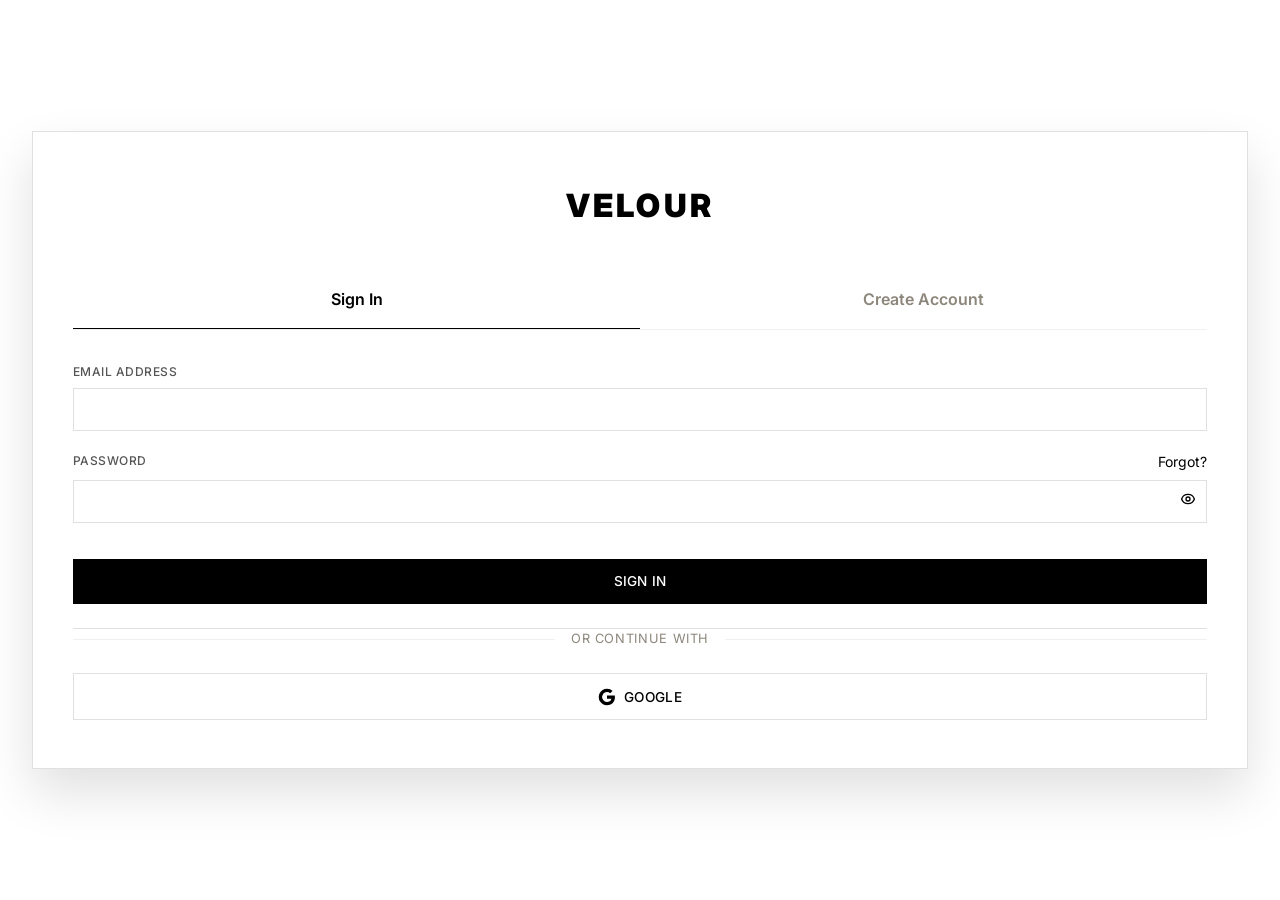
==== frontend/auth.html @ 33310dc2 "style: change category title and shop collection link text color to crisp white" ====
<!DOCTYPE html>
<html lang="en">
<head>
  <meta charset="UTF-8">
  <meta name="viewport" content="width=device-width, initial-scale=1.0">
  <title>Auth | VELOUR</title>
  <link rel="stylesheet" href="css/base.css?v=1.5">
  <link rel="stylesheet" href="css/layout.css?v=1.5">
  <link rel="stylesheet" href="css/components.css?v=1.5">
  <link rel="stylesheet" href="css/pages/auth.css?v=1.5">
  <link rel="stylesheet" href="css/responsive.css?v=1.5">
</head>
<body>
  
  <div class="auth-page">
    <div class="auth-card">
      <div class="auth-logo" id="home-link" style="cursor:pointer">VELOUR</div>
      
      <div class="auth-tabs">
        <div class="auth-tab active" id="tab-login">Sign In</div>
        <div class="auth-tab" id="tab-register">Create Account</div>
      </div>

      <!-- Login Panel -->
      <div id="login-panel" class="auth-panel active">
        <form id="login-form">
          <div class="form-group">
            <label class="form-label">Email Address</label>
            <input type="email" class="form-input" id="log-email" required>
          </div>
          <div class="form-group">
            <div style="display:flex;justify-content:space-between">
              <label class="form-label">Password</label>
              <a href="#" class="text-sm text-primary" id="forgot-pwd-link">Forgot?</a>
            </div>
            <div class="input-group" style="position:relative">
              <input type="password" class="form-input" id="log-pwd" required style="padding-left:1rem;padding-right:2.5rem">
              <button type="button" class="icon-btn" id="toggle-log-pwd" style="position:absolute;right:4px;top:4px;width:30px;height:30px;background:none;border:none">
                <svg width="16" height="16" fill="none" viewBox="0 0 24 24" stroke="currentColor"><path stroke-linecap="round" stroke-linejoin="round" stroke-width="2" d="M15 12a3 3 0 11-6 0 3 3 0 016 0z"/><path stroke-linecap="round" stroke-linejoin="round" stroke-width="2" d="M2.458 12C3.732 7.943 7.523 5 12 5c4.478 0 8.268 2.943 9.542 7-1.274 4.057-5.064 7-9.542 7-4.477 0-8.268-2.943-9.542-7z"/></svg>
              </button>
            </div>
          </div>
          <button type="submit" class="btn btn-primary btn-full" style="margin-top:1rem" id="login-btn">Sign In</button>
          
          <div class="divider"><span>Or continue with</span></div>
          <button type="button" class="btn btn-secondary btn-full" id="google-sso-btn">
            <svg width="18" height="18" viewBox="0 0 24 24"><path fill="currentColor" d="M22.56 12.25c0-.78-.07-1.53-.2-2.25H12v4.26h5.92c-.26 1.37-1.04 2.53-2.21 3.31v2.77h3.57c2.08-1.92 3.28-4.74 3.28-8.09z"/><path fill="currentColor" d="M12 23c2.97 0 5.46-.98 7.28-2.66l-3.57-2.77c-.98.66-2.23 1.06-3.71 1.06-2.86 0-5.29-1.93-6.16-4.53H2.18v2.84C3.99 20.53 7.7 23 12 23z"/><path fill="currentColor" d="M5.84 14.09c-.22-.66-.35-1.36-.35-2.09s.13-1.43.35-2.09V7.07H2.18C1.43 8.55 1 10.22 1 12s.43 3.45 1.18 4.93l2.85-2.22.81-.62z"/><path fill="currentColor" d="M12 5.38c1.62 0 3.06.56 4.21 1.64l3.15-3.15C17.45 2.09 14.97 1 12 1 7.7 1 3.99 3.47 2.18 7.07l3.66 2.84c.87-2.6 3.3-4.53 6.16-4.53z"/></svg>
            Google
          </button>
        </form>
      </div>

      <!-- Register Panel -->
      <div id="register-panel" class="auth-panel">
        <form id="register-form">
          <div class="form-group">
            <label class="form-label">Full Name</label>
            <input type="text" class="form-input" id="reg-name" required>
          </div>
          <div class="form-group">
            <label class="form-label">Email Address</label>
            <input type="email" class="form-input" id="reg-email" required>
          </div>
          <div class="form-group">
            <label class="form-label">Password</label>
            <input type="password" class="form-input" id="reg-pwd" required>
            <div id="pwd-str" class="pwd-strength"><div class="pwd-bar"></div><div class="pwd-bar"></div><div class="pwd-bar"></div></div>
          </div>
          <div class="form-group" style="margin-bottom:1.5rem">
            <label class="form-label">Confirm Password</label>
            <input type="password" class="form-input" id="reg-pwd2" required>
          </div>
          <button type="submit" class="btn btn-primary btn-full" id="reg-btn">Create Account</button>
        </form>
      </div>
    </div>
  </div>

  <script src="js/api.js"></script>
  <script src="js/auth.js"></script>
  <script src="js/ui.js"></script>
  <script>
    document.addEventListener('DOMContentLoaded', () => {
      if (Auth.isLoggedIn()) {
        window.location.href = 'index.html';
        return;
      }
      
      // Bind Events
      document.getElementById('home-link')?.addEventListener('click', () => window.location.href='index.html');
      document.getElementById('tab-login')?.addEventListener('click', () => switchTab('login'));
      document.getElementById('tab-register')?.addEventListener('click', () => switchTab('register'));
      document.getElementById('login-form')?.addEventListener('submit', handleLogin);
      document.getElementById('register-form')?.addEventListener('submit', handleRegister);
      document.getElementById('forgot-pwd-link')?.addEventListener('click', (e) => { e.preventDefault(); Toast.info('Check your email to reset password'); });
      document.getElementById('toggle-log-pwd')?.addEventListener('click', () => togglePwd('log-pwd'));
      document.getElementById('google-sso-btn')?.addEventListener('click', () => Toast.info('Google SSO coming soon'));
      document.getElementById('reg-pwd')?.addEventListener('input', checkPwd);
    });

    function switchTab(tab) {
      document.querySelectorAll('.auth-tab').forEach(t => t.classList.remove('active'));
      document.querySelectorAll('.auth-panel').forEach(p => p.classList.remove('active'));
      if(tab==='login') {
        document.querySelectorAll('.auth-tab')[0].classList.add('active');
        document.getElementById('login-panel').classList.add('active');
      } else {
        document.querySelectorAll('.auth-tab')[1].classList.add('active');
        document.getElementById('register-panel').classList.add('active');
      }
    }

    function togglePwd(id) {
      const el = document.getElementById(id);
      el.type = el.type === 'password' ? 'text' : 'password';
    }

    function checkPwd() {
      const val = document.getElementById('reg-pwd').value;
      const str = document.getElementById('pwd-str');
      str.className = 'pwd-strength';
      if(val.length === 0) return;
      if(val.length < 6) str.classList.add('pwd-weak');
      else if(val.length < 10) str.classList.add('pwd-fair');
      else str.classList.add('pwd-strong');
    }

    async function handleLogin(e) {
      e.preventDefault();
      const btn = document.getElementById('login-btn');
      btn.textContent = 'Signing in...'; btn.disabled = true;
      try {
        const res = await api.login({
          email: document.getElementById('log-email').value,
          password: document.getElementById('log-pwd').value
        });
        Auth.setSession(res.access_token, res.user);
        const urlParams = new URLSearchParams(window.location.search);
        window.location.href = urlParams.get('next') || 'index.html';
      } catch (err) {
        Toast.error(err.message);
        btn.textContent = 'Sign In'; btn.disabled = false;
      }
    }

    async function handleRegister(e) {
      e.preventDefault();
      const pwd = document.getElementById('reg-pwd').value;
      if(pwd !== document.getElementById('reg-pwd2').value) {
        return Toast.error('Passwords do not match');
      }
      if(pwd.length < 6) {
        return Toast.error('Password must be at least 6 characters');
      }
      
      const btn = document.getElementById('reg-btn');
      btn.textContent = 'Creating...'; btn.disabled = true;
      try {
        const res = await api.register({
          name: document.getElementById('reg-name').value,
          email: document.getElementById('reg-email').value,
          password: pwd
        });
        Auth.setSession(res.access_token, res.user);
        window.location.href = 'index.html';
      } catch (err) {
        Toast.error(err.message);
        btn.textContent = 'Create Account'; btn.disabled = false;
      }
    }
  </script>
</body>
</html>
---- frontend/css/base.css ----
/* ═══════════════════════════════════════════════════════════════════
   VELOUR — BASE CSS
   Design tokens, reset, typography, and global utilities
═══════════════════════════════════════════════════════════════════ */

@import url('https://fonts.googleapis.com/css2?family=Inter:wght@300;400;500;600;700&display=swap');

/* ── Design Tokens ─────────────────────────────────────────────── */
:root {
  /* Stark Light Mode Palette */
  --bg-primary:     #FFFFFF;
  --bg-secondary:   #FAFAFA;
  --bg-card:        #FFFFFF;
  --bg-card-hover:  #F5F5F5;
  --bg-elevated:    #FFFFFF;
  --bg-glass:       rgba(0,0,0,0.03);
  --bg-glass-hover: rgba(0,0,0,0.06);

  --text-primary:   #000000;
  --text-secondary: #555555;
  --text-muted:     #8C867B;
  --text-inverse:   #FFFFFF;

  --accent-amber:      #000000; /* Muted to black for premium feel */
  --accent-amber-dark: #333333;
  --accent-amber-light:#666666;
  --accent-rose:       #000000;
  --accent-green:      #16A34A;

  --border-subtle:  rgba(0,0,0,0.06);
  --border-default: rgba(0,0,0,0.12);
  --border-strong:  rgba(0,0,0,0.25);

  --shadow-sm:  0 1px 2px rgba(0,0,0,0.04);
  --shadow-md:  0 4px 12px rgba(0,0,0,0.06);
  --shadow-lg:  0 12px 24px rgba(0,0,0,0.08);
  --shadow-xl:  0 24px 48px rgba(0,0,0,0.12);
  --glow-amber: none; /* Removed */

  /* Single utilitarian font */
  --font-display: 'Inter', sans-serif;
  --font-body:    'Inter', sans-serif;

  /* Sharp / architectural borders */
  --radius-sm:   0px;
  --radius-md:   0px;
  --radius-lg:   0px;
  --radius-xl:   0px;
  --radius-2xl:  0px;
  --radius-full: 9999px; /* Only for pills/badges */

  --transition-fast:   150ms ease;
  --transition-base:   300ms ease;
  --transition-slow:   600ms cubic-bezier(0.16, 1, 0.3, 1);
  --transition-spring: 400ms cubic-bezier(0.16, 1, 0.3, 1);

  --z-dropdown: 100;
  --z-sticky:   200;
  --z-modal:    300;
  --z-toast:    400;
}

/* ── Reset ─────────────────────────────────────────────────────── */
*,*::before,*::after{box-sizing:border-box;margin:0;padding:0;}
html{scroll-behavior:smooth;-webkit-font-smoothing:antialiased;}
body{font-family:var(--font-body);background:var(--bg-primary);color:var(--text-primary);line-height:1.6;overflow-x:hidden;}
img,video{max-width:100%;height:auto;display:block;}
a{color:inherit;text-decoration:none;}
ul,ol{list-style:none;}
button{cursor:pointer;border:none;background:none;font-family:inherit;}
input,select,textarea{font-family:inherit;}
h1,h2,h3,h4,h5,h6{font-family:var(--font-display);font-weight:600;line-height:1.15;letter-spacing:-0.03em;}

/* ── Utilities ─────────────────────────────────────────────────── */
.container{width:100%;max-width:1280px;margin:0 auto;padding:0 1.5rem;}
.section{padding:6rem 0;}
.flex{display:flex;}.flex-col{flex-direction:column;}
.items-center{align-items:center;}.justify-between{justify-content:space-between;}.justify-center{justify-content:center;}
.gap-2{gap:.5rem;}.gap-3{gap:.75rem;}.gap-4{gap:1rem;}.gap-6{gap:1.5rem;}.gap-8{gap:2rem;}
.hidden{display:none;}.w-full{width:100%;}.relative{position:relative;}.overflow-hidden{overflow:hidden;}
.text-center{text-align:center;}.text-right{text-align:right;}
.text-amber{color:var(--accent-amber);}.text-rose{color:var(--accent-rose);}.text-green{color:var(--accent-green);}
.text-muted{color:var(--text-muted);}.text-secondary{color:var(--text-secondary);}
.text-sm{font-size:.875rem;}.text-xs{font-size:.75rem;}.text-lg{font-size:1.125rem;}.text-xl{font-size:1.25rem;}
.font-display{font-family:var(--font-display);}.font-bold{font-weight:700;}.font-semibold{font-weight:600;}
.line-through{text-decoration:line-through;}
.sr-only{position:absolute;width:1px;height:1px;padding:0;margin:-1px;overflow:hidden;clip:rect(0,0,0,0);white-space:nowrap;}
.rounded-full{border-radius:var(--radius-full);}

/* Replaced gradient text with solid black */
.gradient-text{
  color: var(--text-primary);
}

/* Reveal on scroll */
.reveal{opacity:0;transform:translateY(16px);transition:opacity 1s var(--transition-slow),transform 1s var(--transition-slow);}
.reveal.visible{opacity:1;transform:translateY(0);}
.stagger>*:nth-child(1){transition-delay:0ms;}
.stagger>*:nth-child(2){transition-delay:100ms;}
.stagger>*:nth-child(3){transition-delay:200ms;}
.stagger>*:nth-child(4){transition-delay:300ms;}
.stagger>*:nth-child(5){transition-delay:400ms;}
.stagger>*:nth-child(6){transition-delay:500ms;}

/* Skeleton loader */
.skeleton{background:linear-gradient(90deg,var(--bg-secondary) 25%,var(--bg-glass) 50%,var(--bg-secondary) 75%);background-size:200% 100%;animation:shimmer 1.5s infinite;border-radius:var(--radius-md);}
@keyframes shimmer{0%{background-position:200% 0;}100%{background-position:-200% 0;}}

/* Scrollbar */
::-webkit-scrollbar{width:4px;}
::-webkit-scrollbar-track{background:var(--bg-primary);}
::-webkit-scrollbar-thumb{background:var(--border-strong);border-radius:0;}
::selection{background:rgba(0,0,0,.15);color:var(--text-primary);}

@media(max-width:768px){.container{padding:0 1rem;}.section{padding:4rem 0;}.hide-mobile{display:none!important;}}
@media(min-width:769px){.hide-desktop{display:none!important;}}
---- frontend/css/layout.css ----
/* ═══════════════════════════════════════════════════════════════════
   VELOUR — LAYOUT CSS
   Header, Footer, Navigation, Grid systems
═══════════════════════════════════════════════════════════════════ */

/* ── Header ─────────────────────────────────────────────────────── */
.header{
  position:fixed;top:0;left:0;right:0;z-index:var(--z-sticky);
  transition:background var(--transition-base),border-color var(--transition-base),backdrop-filter var(--transition-base);
  border-bottom:1px solid transparent;
}
.header.scrolled{
  background:rgba(255,255,255,.9);backdrop-filter:blur(12px);
  border-bottom-color:var(--border-default);
}
.header__inner{
  display:flex;align-items:center;justify-content:space-between;
  height:4.5rem;padding:0 2rem;max-width:1440px;margin:0 auto;
}

/* Logo */
.header__logo{
  font-family:var(--font-display);font-size:1.4rem;font-weight:700;
  letter-spacing:.05em;text-transform:uppercase;color:var(--text-primary);
}

/* Nav links */
.header__nav{display:flex;align-items:center;gap:1.5rem;}
.nav-link{
  font-size:.8rem;font-weight:500;color:var(--text-secondary);
  text-transform:uppercase;letter-spacing:0.04em;
  transition:color var(--transition-fast);
}
.nav-link:hover,.nav-link.active{color:var(--text-primary);}

/* Header actions */
.header__actions{display:flex;align-items:center;gap:1rem;}

/* Mobile menu */
.mobile-menu-btn{display:none;flex-direction:column;gap:4px;cursor:pointer;padding:.5rem;}
.mobile-menu-btn span{display:block;width:20px;height:2px;background:var(--text-primary);transition:all var(--transition-base);}

.mobile-nav{
  display:none;position:fixed;inset:0;z-index:calc(var(--z-sticky)+10);
  background:var(--bg-primary);padding:5rem 2rem 2rem;flex-direction:column;gap:1rem;
}
.mobile-nav.open{display:flex;}
.mobile-nav .nav-link{font-size:1.25rem;font-weight:500;padding:1rem 0;border-bottom:1px solid var(--border-default);}
.mobile-nav__close{position:absolute;top:1.5rem;right:1.5rem;}

@media(max-width:768px){
  .header__nav{display:none;}
  .header__inner{padding:0 1rem;height:3.5rem;}
  .mobile-menu-btn{display:flex;}
  .header__actions .hide-mobile{display:none;}
}

/* ── Footer ─────────────────────────────────────────────────────── */
.footer{background:var(--bg-secondary);border-top:1px solid var(--border-default);padding:5rem 0 2rem;}
.footer__grid {
  display: grid;
  grid-template-columns: 1.5fr 1fr 1fr 1fr;
  gap: 3rem;
  margin-bottom: 3rem;
  padding: 0;
}
.footer__brand-logo{font-family:var(--font-display);font-size:1.4rem;font-weight:700;letter-spacing:.05em;margin-bottom:1rem;color:var(--text-primary);}
.footer__brand-desc{font-size:.85rem;color:var(--text-secondary);line-height:1.6;max-width:280px;}
.footer__heading{font-family:var(--font-display);font-size:.7rem;font-weight:600;letter-spacing:.1em;text-transform:uppercase;color:var(--text-primary);margin-bottom:1.25rem;}
.footer__links{display:flex;flex-direction:column;gap:.75rem;}
.footer__link{font-size:.85rem;color:var(--text-secondary);transition:color var(--transition-fast);}
.footer__link:hover{color:var(--text-primary);}
.footer__bottom{display:flex;justify-content:space-between;align-items:center;padding-top:2rem;border-top:1px solid var(--border-default);}
.footer__copy{font-size:.75rem;color:var(--text-muted);}
.footer__socials{display:flex;gap:1rem;}
.social-link{width:1.5rem;height:1.5rem;display:flex;align-items:center;justify-content:center;color:var(--text-secondary);transition:all var(--transition-base);}
.social-link:hover{color:var(--text-primary);}
.newsletter-form{display:flex;margin-top:1rem;border:1px solid var(--border-default);}
.newsletter-form input{flex:1;background:var(--bg-primary);border:none;padding:.75rem 1rem;color:var(--text-primary);font-size:.85rem;min-width:0;}
.newsletter-form input:focus{outline:none;}
.newsletter-form input::placeholder{color:var(--text-muted);}
.newsletter-form button{padding:.75rem 1.25rem;background:var(--text-primary);color:var(--text-inverse);font-size:.8rem;font-weight:500;text-transform:uppercase;letter-spacing:0.04em;}
.newsletter-form button:hover{background:var(--text-secondary);}

@media(max-width:900px){.footer__grid{grid-template-columns:1fr 1fr;gap:2rem;}}
@media(max-width:600px){.footer__grid{grid-template-columns:1fr;gap:1.5rem;}.footer__bottom{flex-direction:column;gap:1rem;text-align:center;}}

/* ── Product Grid ───────────────────────────────────────────────── */
.products-grid{
  display:grid;
  grid-template-columns:repeat(auto-fill,minmax(220px,1fr));
  gap:2rem 1.5rem;
}
@media(max-width:900px){.products-grid{grid-template-columns:repeat(2,1fr);gap:1.5rem 1rem;}}
@media(max-width:480px){.products-grid{grid-template-columns:repeat(2,1fr);gap:1rem 0.5rem;}}

/* ── Page Hero ───────────────────────────────────────────────────── */
.page-hero{
  padding:10rem 0 5rem;background:var(--bg-secondary);
  border-bottom:1px solid var(--border-default);
}
.page-hero__eyebrow{font-size:.75rem;font-weight:600;letter-spacing:.1em;text-transform:uppercase;color:var(--text-secondary);margin-bottom:.75rem;display:block;}
.page-hero__title{font-size:clamp(2.5rem,5vw,4rem);font-weight:500;margin-bottom:1rem;letter-spacing:-0.03em;}
.page-hero__sub{color:var(--text-secondary);font-size:.95rem;max-width:500px;line-height:1.6;}

/* ── Breadcrumb ─────────────────────────────────────────────────── */
.breadcrumb{display:flex;align-items:center;gap:.5rem;font-size:.75rem;color:var(--text-muted);margin-bottom:2rem;text-transform:uppercase;letter-spacing:0.04em;}
.breadcrumb a:hover{color:var(--text-primary);}
.breadcrumb span{color:var(--text-muted);}

/* ── Filter Sidebar ─────────────────────────────────────────────── */
.shop-layout{display:grid;grid-template-columns:220px 1fr;gap:3rem;align-items:start;}
.sidebar{position:sticky;top:6rem;}
.sidebar__section{margin-bottom:2.5rem;}
.sidebar__title{font-size:.75rem;font-weight:600;letter-spacing:.08em;text-transform:uppercase;color:var(--text-primary);margin-bottom:1rem;}
.filter-list{display:flex;flex-direction:column;gap:.5rem;}
.filter-item{display:flex;align-items:center;gap:.75rem;cursor:pointer;padding:.2rem 0;}
.filter-item input[type=checkbox],.filter-item input[type=radio]{accent-color:var(--text-primary);width:14px;height:14px;}
.filter-item label{font-size:.85rem;color:var(--text-secondary);cursor:pointer;transition:color var(--transition-fast);}
.filter-item:hover label{color:var(--text-primary);}
.price-range{display:flex;flex-direction:column;gap:.75rem;}
.price-range input[type=range]{accent-color:var(--text-primary);width:100%;}
.price-range-labels{display:flex;justify-content:space-between;font-size:.75rem;color:var(--text-muted);}
@media(max-width:900px){.shop-layout{grid-template-columns:1fr;}.sidebar{position:static;}}

/* ── Search Bar ──────────────────────────────────────────────────── */
.search-bar{
  display:flex;align-items:center;background:var(--bg-primary);
  border:1px solid var(--border-default);
  padding:.65rem 1rem;gap:.75rem;transition:border-color var(--transition-fast);
}
.search-bar:focus-within{border-color:var(--text-primary);}
.search-bar input{flex:1;background:transparent;border:none;outline:none;color:var(--text-primary);font-size:.85rem;}
.search-bar input::placeholder{color:var(--text-muted);}
.search-bar svg{color:var(--text-muted);flex-shrink:0;width:1rem;height:1rem;}

/* ── Main content offset for fixed header ─────────────────────────── */
.main-content{padding-top:4.5rem;}
@media(max-width:768px){.main-content{padding-top:3.5rem;}}

/* ── Pagination ──────────────────────────────────────────────────── */
.pagination{display:flex;justify-content:center;gap:.5rem;padding:3rem 0;}
.page-btn{
  width:2.5rem;height:2.5rem;display:flex;align-items:center;justify-content:center;
  border:1px solid transparent;
  font-size:.85rem;font-weight:500;color:var(--text-secondary);
  transition:all var(--transition-fast);cursor:pointer;background:transparent;
}
.page-btn:hover{border-color:var(--border-default);color:var(--text-primary);}
.page-btn.active{border-color:var(--text-primary);color:var(--text-primary);}
.page-btn:disabled{opacity:.3;cursor:not-allowed;}
---- frontend/css/components.css ----
/* ═══════════════════════════════════════════════════════════════════
   VELOUR — COMPONENTS CSS
   Buttons, Cards, Forms, Badges, Modals, Toasts, Drawer
═══════════════════════════════════════════════════════════════════ */

/* ── Buttons ────────────────────────────────────────────────────── */
.btn {
  display: inline-flex; align-items: center; justify-content: center; gap: .5rem;
  font-family: var(--font-display); font-weight: 500; font-size: .85rem;
  letter-spacing: .02em; padding: .85rem 2rem;
  border-radius: var(--radius-md); transition: all var(--transition-base);
  white-space: nowrap; cursor: pointer; border: 1px solid transparent; outline: none;
  position: relative; overflow: hidden; text-transform: uppercase;
}
.btn::after{content:'';position:absolute;inset:0;background:rgba(0,0,0,0);transition:background var(--transition-fast);}
.btn:hover::after{background:rgba(0,0,0,.03);}
.btn:active{transform:scale(.98);}

.btn-primary{background:var(--text-primary);color:var(--text-inverse);}
.btn-primary:hover{background:var(--text-secondary); border-color:var(--text-secondary);}

.btn-secondary{background:transparent;color:var(--text-primary);border:1px solid var(--border-default);}
.btn-secondary:hover{border-color:var(--text-primary);background:var(--bg-secondary);}

.btn-ghost{background:transparent;color:var(--text-secondary);}
.btn-ghost:hover{color:var(--text-primary);background:var(--bg-glass);}

.btn-danger{background:var(--accent-rose);color:#fff;}
.btn-danger:hover{background:var(--accent-rose-dark, #e11d48);}

.btn-sm{padding:.6rem 1.25rem;font-size:.75rem;}
.btn-lg{padding:1rem 2.5rem;font-size:.9rem;}
.btn-icon{padding:.625rem;border-radius:var(--radius-md);}
.btn-full{width:100%;}
.btn:disabled{opacity:.4;cursor:not-allowed;pointer-events:none;}

/* Icon button round */
.icon-btn{
  display:inline-flex;align-items:center;justify-content:center;
  width:2.5rem;height:2.5rem;border-radius:var(--radius-full);
  background:transparent;border:1px solid var(--border-subtle);
  color:var(--text-primary);transition:all var(--transition-base);cursor:pointer;
}
.icon-btn:hover{border-color:var(--border-strong);}
.icon-btn.active{background:var(--text-primary);border-color:var(--text-primary);color:var(--text-inverse);}

/* ── Badge ──────────────────────────────────────────────────────── */
.badge{
  display:inline-flex;align-items:center;
  padding:.2rem .6rem;border-radius:var(--radius-sm);
  font-size:.65rem;font-weight:600;letter-spacing:.08em;text-transform:uppercase;
}
.badge-new{background:var(--text-primary);color:var(--text-inverse);border:1px solid var(--text-primary);}
.badge-sale{background:transparent;color:var(--text-primary);border:1px solid var(--text-primary);}
.badge-featured{background:var(--bg-glass);color:var(--text-primary);border:1px solid var(--border-default);}
.badge-count{
  min-width:1.1rem;height:1.1rem;padding:0 .25rem;
  background:var(--text-primary);color:var(--text-inverse);
  border-radius:var(--radius-full);font-size:.6rem;font-weight:600;
  display:inline-flex;align-items:center;justify-content:center;
}

/* ── Product Card ───────────────────────────────────────────────── */
.product-card{
  background:transparent;
  border-radius:var(--radius-md);
  transition:all var(--transition-slow);cursor:pointer;
}

.product-card__image-wrap{position:relative;aspect-ratio:3/4;overflow:hidden;background:var(--bg-secondary);}
.product-card__image-wrap img{width:100%;height:100%;object-fit:cover;transition:transform var(--transition-slow);}
.product-card:hover .product-card__image-wrap img{transform:scale(1.03);}

.product-card__badges{position:absolute;top:.75rem;left:.75rem;display:flex;flex-direction:column;gap:.35rem;z-index:2;}
.product-card__actions{
  position:absolute;top:.75rem;right:.75rem;
  display:flex;flex-direction:column;gap:.4rem;
  opacity:0;
  transition:opacity var(--transition-base);
  z-index:2;
}
.product-card:hover .product-card__actions{opacity:1;}

.product-card__body{padding:1rem 0;}
.product-card__name{font-weight:500;font-size:.9rem;margin-bottom:.2rem;overflow:hidden;text-overflow:ellipsis;display:-webkit-box;-webkit-line-clamp:2;-webkit-box-orient:vertical;}
.product-card__cat{font-size:.7rem;color:var(--text-muted);text-transform:uppercase;letter-spacing:.04em;margin-bottom:.5rem;display:none;}
.product-card__pricing{display:flex;align-items:center;gap:.6rem;}
.product-card__price{font-weight:600;font-size:.9rem;}
.product-card__original{font-size:.8rem;color:var(--text-muted);text-decoration:line-through;}
.product-card__add{
  margin-top:.75rem;width:100%;padding:.65rem;
  background:transparent;border:1px solid var(--border-default);
  border-radius:var(--radius-md);font-size:.75rem;font-weight:500;font-family:var(--font-display);
  color:var(--text-primary);transition:all var(--transition-fast);
  text-transform:uppercase; letter-spacing:0.05em;
}
.product-card__add:hover{border-color:var(--text-primary);background:var(--bg-secondary);}

/* ── Rating Stars ────────────────────────────────────────────────── */
.rating{display:flex;align-items:center;gap:.35rem;}
.stars{display:flex;gap:2px;}
.stars svg{width:12px;height:12px;color:var(--text-primary);}
.rating-count{font-size:.7rem;color:var(--text-muted);}

/* ── Form Elements ───────────────────────────────────────────────── */
.form-group{display:flex;flex-direction:column;gap:.4rem;margin-bottom:1.25rem;}
.form-label{font-size:.75rem;font-weight:500;text-transform:uppercase;letter-spacing:0.04em;color:var(--text-secondary);}
.form-input,.form-select,.form-textarea{
  background:var(--bg-primary);border:1px solid var(--border-default);
  border-radius:var(--radius-md);padding:.75rem 1rem;
  color:var(--text-primary);font-size:.9rem;
  transition:border-color var(--transition-fast);
  width:100%;
}
.form-input:focus,.form-select:focus,.form-textarea:focus{
  outline:none;border-color:var(--text-primary);
}
.form-input::placeholder,.form-textarea::placeholder{color:var(--text-muted);}
.form-select{appearance:none;cursor:pointer;}
.form-textarea{resize:vertical;min-height:100px;}
.form-error{font-size:.78rem;color:var(--accent-rose);}
.form-hint{font-size:.78rem;color:var(--text-muted);}

/* Input with icon */
.input-group{position:relative;}
.input-group .form-input{padding-left:2.5rem;}
.input-group .input-icon{position:absolute;left:.85rem;top:50%;transform:translateY(-50%);color:var(--text-muted);width:1rem;height:1rem;}

/* ── Size Selector ───────────────────────────────────────────────── */
.size-grid{display:flex;flex-wrap:wrap;gap:.5rem;}
.size-btn{
  min-width:3rem;padding:.5rem .75rem;text-align:center;
  border:1px solid var(--border-default);border-radius:var(--radius-md);
  font-size:.8rem;font-weight:500;color:var(--text-primary);
  transition:all var(--transition-fast);cursor:pointer;background:transparent;
}
.size-btn:hover{border-color:var(--border-strong);}
.size-btn.active{background:var(--text-primary);border-color:var(--text-primary);color:var(--text-inverse);}
.size-btn:disabled,.size-btn.sold-out{opacity:.35;cursor:not-allowed;text-decoration:line-through;}

/* ── Color Swatches ──────────────────────────────────────────────── */
.color-swatches{display:flex;gap:.5rem;flex-wrap:wrap;}
.color-swatch{
  width:1.5rem;height:1.5rem;border-radius:var(--radius-full);cursor:pointer;
  border:1px solid var(--border-default);transition:all var(--transition-fast);position:relative;
}
.color-swatch::after {
  content: ''; position: absolute; inset: -4px; border: 1px solid transparent; border-radius: var(--radius-full); transition: all var(--transition-fast);
}
.color-swatch.active::after{border-color:var(--text-primary);}
.color-swatch:hover::after{border-color:var(--border-strong);}

/* ── Quantity Control ─────────────────────────────────────────────── */
.qty-control{display:flex;align-items:center;border:1px solid var(--border-default);border-radius:var(--radius-md);overflow:hidden;}
.qty-btn{width:2.5rem;height:2.5rem;background:transparent;color:var(--text-primary);font-size:1.1rem;transition:background var(--transition-fast);display:flex;align-items:center;justify-content:center;}
.qty-btn:hover{background:var(--bg-secondary);}
.qty-value{width:2.5rem;text-align:center;font-size:.9rem;background:transparent;border:none;color:var(--text-primary);}

/* ── Modal ───────────────────────────────────────────────────────── */
.modal-overlay{
  position:fixed;inset:0;background:rgba(255,255,255,.8);backdrop-filter:blur(4px);
  z-index:var(--z-modal);display:flex;align-items:center;justify-content:center;
  opacity:0;pointer-events:none;transition:opacity var(--transition-base);padding:1rem;
}
.modal-overlay.open{opacity:1;pointer-events:all;}
.modal{
  background:var(--bg-primary);border:1px solid var(--border-default);
  padding:2.5rem;max-width:480px;width:100%;
  transform:scale(.98) translateY(10px);transition:transform var(--transition-base);
}
.modal-overlay.open .modal{transform:scale(1) translateY(0);}
.modal-header{display:flex;justify-content:space-between;align-items:center;margin-bottom:1.5rem;}
.modal-title{font-size:1.1rem;font-weight:600;}

/* ── Toast ───────────────────────────────────────────────────────── */
#toast-container{position:fixed;bottom:1.5rem;right:1.5rem;z-index:var(--z-toast);display:flex;flex-direction:column;gap:.5rem;pointer-events:none;}
.toast{
  background:var(--bg-primary);border:1px solid var(--border-strong);
  padding:.75rem 1.25rem;
  display:flex;align-items:center;gap:.75rem;min-width:280px;max-width:380px;
  box-shadow:var(--shadow-md);pointer-events:all;
  animation:toast-in .4s var(--transition-slow) forwards;
}
.toast.removing{animation:toast-out .3s var(--transition-base) forwards;}
.toast-icon{width:1rem;height:1rem;flex-shrink:0;}
.toast-msg{font-size:.85rem;color:var(--text-primary);}

@media(max-width:480px){
  #toast-container{
    left:1rem;right:1rem;bottom:1rem;
    align-items:center;
  }
  .toast{
    min-width:0;width:100%;
  }
}

@keyframes toast-in{from{opacity:0;transform:translateY(1rem);}to{opacity:1;transform:translateY(0);}}
@keyframes toast-out{from{opacity:1;transform:translateY(0);}to{opacity:0;transform:translateY(1rem);}}

/* ── Cart Drawer ──────────────────────────────────────────────────── */
.drawer-overlay{
  position:fixed;inset:0;background:rgba(255,255,255,.7);backdrop-filter:blur(3px);
  z-index:var(--z-modal);opacity:0;pointer-events:none;transition:opacity var(--transition-base);
}
.drawer-overlay.open{opacity:1;pointer-events:all;}
.cart-drawer{
  position:fixed;top:0;right:0;height:100vh;width:min(420px,100vw);
  background:var(--bg-primary);border-left:1px solid var(--border-default);
  z-index:calc(var(--z-modal)+1);display:flex;flex-direction:column;
  transform:translateX(100%);transition:transform var(--transition-slow);
}
.cart-drawer.open{transform:translateX(0);}
.cart-drawer__header{
  display:flex;justify-content:space-between;align-items:center;
  padding:1.5rem;border-bottom:1px solid var(--border-subtle);
}
.cart-drawer__title{font-size:1rem;font-weight:600;text-transform:uppercase;letter-spacing:0.05em;}
.cart-drawer__body{flex:1;overflow-y:auto;padding:1.5rem;}
.cart-drawer__footer{padding:1.5rem;border-top:1px solid var(--border-subtle);background:var(--bg-secondary);}

/* Cart item in drawer */
.cart-item{display:flex;gap:1.25rem;padding:1rem 0;border-bottom:1px solid var(--border-subtle);}
.cart-item:last-child{border-bottom:none;}
.cart-item__img{width:80px;height:100px;object-fit:cover;flex-shrink:0;background:var(--bg-secondary);}
.cart-item__body{flex:1;min-width:0;display:flex;flex-direction:column;justify-content:space-between;}
.cart-item__name{font-weight:500;font-size:.85rem;white-space:nowrap;overflow:hidden;text-overflow:ellipsis;}
.cart-item__meta{font-size:.75rem;color:var(--text-muted);margin:.2rem 0;}
.cart-item__footer{display:flex;justify-content:space-between;align-items:center;margin-top:.5rem;}
.cart-item__price{font-weight:600;font-size:.9rem;}

/* ── Section Headers ─────────────────────────────────────────────── */
.section-header{margin-bottom:3rem;}
.section-label{font-size:.7rem;font-weight:600;letter-spacing:.1em;text-transform:uppercase;color:var(--text-secondary);margin-bottom:.5rem;display:block;}
.section-title{font-size:clamp(1.5rem,4vw,2.25rem);font-weight:500;letter-spacing:-0.03em;}
.section-subtitle{font-size:.95rem;color:var(--text-secondary);max-width:520px;margin-top:1rem;}

/* ── Divider ──────────────────────────────────────────────────────── */
.divider{border:none;border-top:1px solid var(--border-default);margin:2rem 0;}

/* ── Chip / Tag ───────────────────────────────────────────────────── */
.chip{
  display:inline-flex;align-items:center;gap:.35rem;
  padding:.25rem .75rem;border-radius:var(--radius-full);
  font-size:.75rem;font-weight:500;border:1px solid var(--border-default);
  color:var(--text-secondary);background:transparent;cursor:pointer;
  transition:all var(--transition-fast);
}
.chip:hover,.chip.active{border-color:var(--text-primary);color:var(--text-primary);}

/* ── Empty State ──────────────────────────────────────────────────── */
.empty-state{text-align:center;padding:5rem 1rem;}
.empty-state__icon{width:3rem;height:3rem;margin:0 auto 1.5rem;color:var(--border-strong);}
.empty-state__title{font-size:1.1rem;font-weight:500;margin-bottom:.5rem;}
.empty-state__text{color:var(--text-secondary);margin-bottom:2rem;font-size:.9rem;}

/* ── Price Summary Box ────────────────────────────────────────────── */
.summary-box{background:var(--bg-secondary);border:1px solid var(--border-default);padding:1.75rem;}
.summary-row{display:flex;justify-content:space-between;align-items:center;padding:.4rem 0;font-size:.85rem;color:var(--text-secondary);}
.summary-row.total{border-top:1px solid var(--border-default);margin-top:1rem;padding-top:1rem;font-size:1.1rem;font-weight:600;color:var(--text-primary);}
.summary-row.discount{color:var(--text-primary);}

/* ── Tabs ─────────────────────────────────────────────────────────── */
.tabs{display:flex;border-bottom:1px solid var(--border-default);}
.tab-btn{
  padding:.75rem 1.5rem;font-weight:500;font-size:.85rem;color:var(--text-secondary);
  border-bottom:1px solid transparent;transition:all var(--transition-fast);cursor:pointer;background:none;
  margin-bottom:-1px;text-transform:uppercase;letter-spacing:0.04em;
}
.tab-btn:hover{color:var(--text-primary);}
.tab-btn.active{color:var(--text-primary);border-bottom-color:var(--text-primary);}
.tab-panel{display:none;padding-top:2rem;}
.tab-panel.active{display:block;}

/* ── Order Status Badge ───────────────────────────────────────────── */
.status-badge{display:inline-flex;align-items:center;gap:.4rem;padding:.2rem .6rem;border-radius:var(--radius-sm);font-size:.7rem;font-weight:500;border:1px solid var(--border-default);}
---- frontend/css/pages/auth.css ----
/* ═══════════════════════════════════════════════════════════════════
   VELOUR — AUTH PAGE CSS
═══════════════════════════════════════════════════════════════════ */
body { background: var(--bg-primary); }
.auth-page {
  min-height: 100vh;
  display: flex;
  align-items: center;
  justify-content: center;
  padding: 2rem;
}
.auth-card {
  width: 100%;
  max-width: 480px;
  background: var(--bg-card);
  border: 1px solid var(--border-default);
  border-radius: var(--radius-2xl);
  padding: 3rem 2.5rem;
  box-shadow: var(--shadow-xl);
}
.auth-logo {
  font-family: var(--font-display);
  font-size: 2rem;
  font-weight: 900;
  letter-spacing: 0.1em;
  text-transform: uppercase;
  text-align: center;
  margin-bottom: 2.5rem;
  color: var(--text-primary);
}
.auth-tabs {
  display: flex;
  margin-bottom: 2rem;
  border-bottom: 1px solid var(--border-subtle);
}
.auth-tab {
  flex: 1;
  text-align: center;
  padding: 1rem 0;
  font-weight: 600;
  color: var(--text-muted);
  border-bottom: 2px solid transparent;
  cursor: pointer;
  transition: all var(--transition-fast);
  margin-bottom: -1px;
}
.auth-tab:hover { color: var(--text-primary); }
.auth-tab.active { color: var(--text-primary); border-bottom-color: var(--text-primary); }

.auth-panel { display: none; }
.auth-panel.active { display: block; animation: fadeIn 0.3s ease; }

@keyframes fadeIn { from { opacity: 0; transform: translateY(5px); } to { opacity: 1; transform: translateY(0); } }

.divider { display: flex; align-items: center; text-align: center; margin: 1.5rem 0; }
.divider::before, .divider::after { content: ''; flex: 1; border-bottom: 1px solid var(--border-subtle); }
.divider:not(:empty)::before { margin-right: 1rem; }
.divider:not(:empty)::after { margin-left: 1rem; }
.divider span { color: var(--text-muted); font-size: 0.8rem; text-transform: uppercase; letter-spacing: 0.05em; }

/* Password strength */
.pwd-strength { display: flex; gap: 4px; margin-top: 0.5rem; height: 4px; }
.pwd-bar { flex: 1; background: var(--border-subtle); border-radius: 2px; transition: background 0.3s ease; }
.pwd-weak .pwd-bar:nth-child(1) { background: var(--accent-rose); }
.pwd-fair .pwd-bar:nth-child(1), .pwd-fair .pwd-bar:nth-child(2) { background: var(--accent-amber); }
.pwd-strong .pwd-bar { background: var(--text-primary); }

@media (max-width: 480px) {
  .auth-card {
    padding: 2rem 1.5rem;
  }
  .auth-logo {
    font-size: 1.75rem;
    margin-bottom: 2rem;
  }
}
---- frontend/css/responsive.css ----
/* ═══════════════════════════════════════════════════════════════════
   VELOUR — COMPREHENSIVE RESPONSIVE CSS
   Mobile-first responsive overrides for all pages and components.
   Ensures zero horizontal overflow and strict section boundary limits.
   Breakpoints:
     ≤1024px  → laptop
     ≤900px   → small laptop / large tablet
     ≤768px   → tablet
     ≤600px   → mobile (enforces 1 card/row, tested at 425px, 375px, 320px)
     ≤380px   → very small mobile (Galaxy Fold / iPhone SE)
═══════════════════════════════════════════════════════════════════ */

/* ── 1. Global Viewport Constraints & Overflow Prevention ─────── */
html,
body {
  overflow-x: hidden !important;
  width: 100% !important;
  max-width: 100% !important;
  margin: 0 !important;
  padding: 0 !important;
  box-sizing: border-box;
}

/* Force child elements to respect parent width bounds */
* {
  max-width: 100%;
  box-sizing: border-box;
}

main,
section,
footer,
header,
nav,
aside,
div {
  max-width: 100% !important;
  overflow-x: hidden;
}

/* Responsive media assets */
img,
video {
  max-width: 100% !important;
  height: auto !important;
  display: block;
}

/* Global container constraints */
.container {
  width: 100% !important;
  max-width: 1280px !important;
  margin-left: auto !important;
  margin-right: auto !important;
  padding-left: 1.5rem !important;
  padding-right: 1.5rem !important;
}

/* ═══════════════════════════════════════════════════════════════════
   LAPTOP  (≤ 1024px)
═══════════════════════════════════════════════════════════════════ */
@media screen and (max-width: 1024px) {
  .header__inner { padding: 0 1.5rem; }
  .container { padding-left: 1.25rem !important; padding-right: 1.25rem !important; }
  .products-grid { grid-template-columns: repeat(auto-fill, minmax(230px, 1fr)); }
}

/* ═══════════════════════════════════════════════════════════════════
   SMALL LAPTOP / LARGE TABLET  (≤ 900px)
═══════════════════════════════════════════════════════════════════ */
@media screen and (max-width: 900px) {
  /* Navigation & Top Bar */
  .header__nav { display: none !important; }
  .mobile-menu-btn { display: flex !important; }
  .header__inner { padding: 0 1rem !important; height: 3.5rem !important; }

  /* Sections padding */
  .section { padding: 4rem 0; }

  /* Page layout column stacking */
  .shop-layout { grid-template-columns: 1fr !important; gap: 1.5rem; }
  .product-layout { grid-template-columns: 1fr !important; gap: 2rem; }
  .cart-page-layout { grid-template-columns: 1fr !important; gap: 2rem; }
  .checkout-layout { grid-template-columns: 1fr !important; gap: 2rem; }

  /* Element positioning */
  .product-details { position: static !important; }
  .summary-box { position: static !important; }
  .checkout-summary { position: static !important; order: -1; margin-bottom: 1rem; }

  /* Shop filter sidebar drawer */
  .sidebar {
    position: fixed !important;
    top: 0; left: 0; bottom: 0;
    width: min(300px, 85vw) !important;
    background: var(--bg-primary) !important;
    z-index: 1001 !important;
    padding: 5rem 1.5rem 2rem !important;
    overflow-y: auto;
    transform: translateX(-110%);
    transition: transform 0.35s cubic-bezier(0.16, 1, 0.3, 1);
    border-right: 1px solid var(--border-default);
    box-shadow: 4px 0 20px rgba(0,0,0,0.1);
  }
  .sidebar.open { transform: translateX(0) !important; }
  .mobile-filter-btn { display: inline-flex !important; }

  /* Story and Categories */
  .story-section { grid-template-columns: 1fr !important; gap: 2rem; }
  .story-img { aspect-ratio: 16/9 !important; width: 100%; }
  .category-cards { grid-template-columns: 1fr !important; gap: 1rem; }
  .category-card { aspect-ratio: 16/9 !important; }

  /* Footer: 2 columns */
  .footer { padding: 3.5rem 0 1.5rem; }
  .footer__grid { grid-template-columns: 1fr 1fr !important; gap: 2rem !important; }
}

/* ═══════════════════════════════════════════════════════════════════
   TABLET  (≤ 768px)
═══════════════════════════════════════════════════════════════════ */
@media screen and (max-width: 768px) {
  /* Container spacing */
  .container { padding-left: 1rem !important; padding-right: 1rem !important; }
  .section { padding: 3.5rem 0; }

  /* Header adjustments */
  .header__inner { height: 3.25rem !important; padding: 0 1rem !important; }
  .header__logo { font-size: 1.2rem !important; }
  .hide-mobile { display: none !important; }

  /* Typography */
  .section-title { font-size: 1.75rem !important; }
  .section-header { margin-bottom: 1.5rem !important; }
  .page-hero { padding: 6.5rem 0 2.5rem !important; }
  .page-hero__title { font-size: 2rem !important; }

  /* Tablet Product grid: 2 columns */
  .products-grid {
    grid-template-columns: repeat(2, 1fr) !important;
    gap: 1.25rem 1rem !important;
  }

  /* Product details */
  .gallery-thumbs {
    overflow-x: auto !important;
    -webkit-overflow-scrolling: touch;
    flex-wrap: nowrap !important;
    padding-bottom: 0.25rem;
    gap: 0.5rem !important;
  }
  .thumb { width: 64px !important; height: 80px !important; flex-shrink: 0 !important; }
  .p-title { font-size: 1.6rem !important; }
  .product-buy-row { flex-direction: column !important; gap: 0.75rem !important; }
  .product-buy-row .btn { width: 100% !important; }

  /* Cart & Checkout */
  .cart-item-row { gap: 1rem !important; }
  .cart-item-row img { width: 80px !important; height: 100px !important; }
  .cart-item-actions { flex-direction: column !important; align-items: flex-start !important; gap: 0.5rem !important; }
  .cart-drawer { width: 100vw !important; }
  .form-row { grid-template-columns: 1fr !important; }

  /* Buttons */
  .btn { font-size: 0.78rem !important; padding: 0.7rem 1.2rem !important; }
  .btn-lg { font-size: 0.82rem !important; padding: 0.8rem 1.5rem !important; }
  .btn-sm { font-size: 0.68rem !important; padding: 0.5rem 0.875rem !important; }
}

/* ═══════════════════════════════════════════════════════════════════
   MOBILE  (≤ 600px) — Target widths: 425px, 375px, 320px
   Enforces one card per row, centers content, prevents text overlap.
═══════════════════════════════════════════════════════════════════ */
@media screen and (max-width: 600px) {
  /* Tighter Container Padding to prevent clipping on 320px */
  .container { padding-left: 0.75rem !important; padding-right: 0.75rem !important; }
  .section { padding: 2.5rem 0 !important; }

  /* Main Offset for Header */
  .main-content { padding-top: 3.25rem !important; }

  /* ── Hero Section Boundary & Viewport fit ── */
  .hero-section {
    height: 80vh !important;
    min-height: 380px !important;
    padding: 3rem 1rem !important;
    display: flex !important;
    align-items: center !important;
    justify-content: center !important;
    box-sizing: border-box !important;
  }
  .hero-content {
    padding: 0 !important;
    width: 100% !important;
  }
  .hero-title {
    font-size: 1.85rem !important;
    line-height: 1.1 !important;
    margin-bottom: 1rem !important;
    word-wrap: break-word;
    overflow-wrap: break-word;
  }
  .hero-sub {
    font-size: 0.85rem !important;
    line-height: 1.4 !important;
    margin-bottom: 1.5rem !important;
    max-width: 100% !important;
  }
  .hero-actions {
    flex-direction: column !important;
    gap: 0.5rem !important;
    width: 100% !important;
    align-items: center !important;
  }
  .hero-actions .btn {
    width: 100% !important;
    max-width: 260px !important;
    margin: 0 !important;
  }

  /* ── Product Grid: Enforce exactly 1 card per row ── */
  .products-grid {
    grid-template-columns: 1fr !important;
    gap: 2rem !important;
    width: 100% !important;
  }
  .product-card {
    max-width: 320px !important;
    width: 100% !important;
    margin: 0 auto !important;
    box-sizing: border-box !important;
  }
  .product-card__image-wrap {
    aspect-ratio: 4/5 !important;
  }
  .product-card__add {
    font-size: 0.72rem !important;
    padding: 0.6rem !important;
  }

  /* Category cards centering */
  .category-card {
    aspect-ratio: 16/10 !important;
    max-width: 380px !important;
    margin: 0 auto !important;
  }
  .category-title { font-size: 1.25rem !important; color: #FFFFFF !important; }
  .category-link { color: #FFFFFF !important; }

  /* Story section centering */
  .story-img {
    aspect-ratio: 16/10 !important;
    max-width: 380px !important;
    margin: 0 auto !important;
  }

  /* Newsletter Form Stacking */
  .newsletter-banner {
    padding: 2rem 1rem !important;
    max-width: 380px !important;
    margin: 0 auto !important;
  }
  .newsletter-banner form,
  .newsletter-form {
    flex-direction: column !important;
    gap: 0.5rem !important;
    max-width: 100% !important;
    margin-top: 1rem !important;
    border: none !important;
    background: transparent !important;
  }
  .newsletter-form input {
    width: 100% !important;
    border: 1px solid var(--border-default) !important;
    padding: 0.75rem 1rem !important;
    box-sizing: border-box !important;
  }
  .newsletter-form button {
    width: 100% !important;
    box-sizing: border-box !important;
  }

  /* Promo Box Stacking */
  .promo-box {
    flex-direction: column !important;
    gap: 0.5rem !important;
  }
  .promo-box input,
  .promo-box button {
    width: 100% !important;
  }

  /* Security badges stack */
  .security-badges {
    flex-direction: column !important;
    align-items: center !important;
    gap: 0.5rem !important;
  }

  /* Shop sidebar drawer width adjustment */
  .sidebar { width: 90vw !important; }

  /* Footer elements stack */
  .footer { padding: 2rem 0 1rem !important; }
  .footer__grid { grid-template-columns: 1fr !important; gap: 1.5rem !important; }
  .footer__bottom {
    flex-direction: column !important;
    gap: 0.75rem !important;
    text-align: center !important;
    padding-top: 1rem !important;
  }
  .footer__brand-desc { max-width: 100% !important; }
}

/* ═══════════════════════════════════════════════════════════════════
   VERY SMALL MOBILE  (≤ 380px) — e.g. Galaxy Fold / iPhone SE (320px)
   Enforces maximum compactness, small padding, and clean fits.
═══════════════════════════════════════════════════════════════════ */
@media screen and (max-width: 380px) {
  /* Ultra tight padding */
  .container { padding-left: 0.5rem !important; padding-right: 0.5rem !important; }

  /* Compact Header */
  .header__inner { padding: 0 0.5rem !important; }
  .header__logo { font-size: 1.05rem !important; }

  /* Small Phone Hero */
  .hero-title { font-size: 1.45rem !important; }
  .hero-sub { font-size: 0.78rem !important; }
  .hero-actions .btn { max-width: 220px !important; }

  /* Grid & Cards sizing fit */
  .product-card {
    max-width: 280px !important;
  }
  .product-card__name { font-size: 0.75rem !important; }
  .product-card__add { font-size: 0.65rem !important; padding: 0.5rem !important; }

  /* Auth Card Padding */
  .auth-card { padding: 1.5rem 0.75rem !important; }
  .auth-logo { font-size: 1.15rem !important; }

  /* Cart lists */
  .cart-item-row img { width: 60px !important; height: 75px !important; }
  .summary-box { padding: 1rem !important; }
}
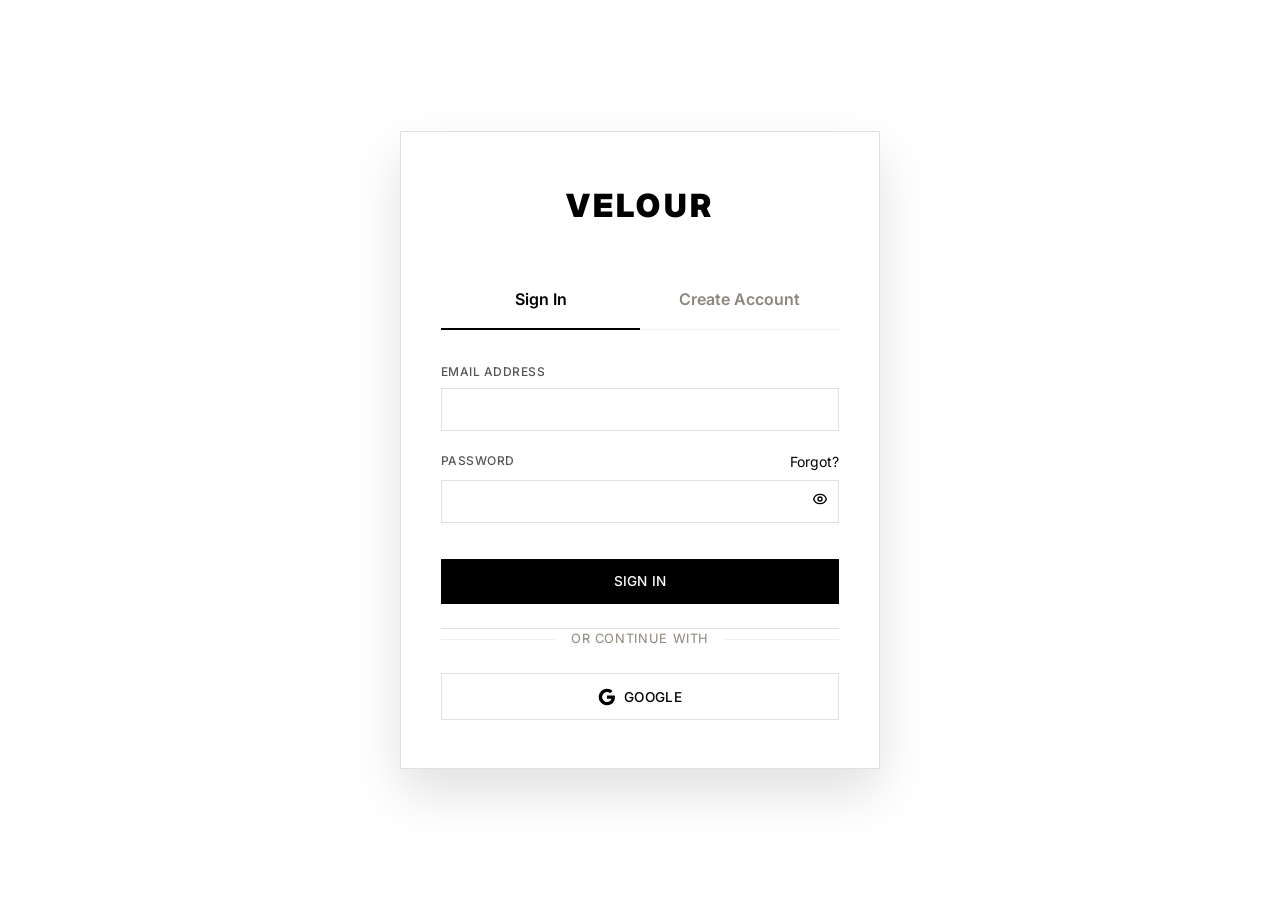
==== commit cedf5580: "Fix complete mobile responsiveness across 320px, 375px, 425px viewports (v1.8)" ====
--- a/frontend/auth.html
+++ b/frontend/auth.html
@@ -4,11 +4,11 @@
   <meta charset="UTF-8">
   <meta name="viewport" content="width=device-width, initial-scale=1.0">
   <title>Auth | VELOUR</title>
-  <link rel="stylesheet" href="css/base.css?v=1.5">
-  <link rel="stylesheet" href="css/layout.css?v=1.5">
-  <link rel="stylesheet" href="css/components.css?v=1.5">
-  <link rel="stylesheet" href="css/pages/auth.css?v=1.5">
-  <link rel="stylesheet" href="css/responsive.css?v=1.5">
+  <link rel="stylesheet" href="css/base.css?v=1.8">
+  <link rel="stylesheet" href="css/layout.css?v=1.8">
+  <link rel="stylesheet" href="css/components.css?v=1.8">
+  <link rel="stylesheet" href="css/pages/auth.css?v=1.8">
+  <link rel="stylesheet" href="css/responsive.css?v=1.8">
 </head>
 <body>
   
--- a/frontend/css/responsive.css
+++ b/frontend/css/responsive.css
@@ -21,23 +21,6 @@
   box-sizing: border-box;
 }
 
-/* Force child elements to respect parent width bounds */
-* {
-  max-width: 100%;
-  box-sizing: border-box;
-}
-
-main,
-section,
-footer,
-header,
-nav,
-aside,
-div {
-  max-width: 100% !important;
-  overflow-x: hidden;
-}
-
 /* Responsive media assets */
 img,
 video {
@@ -54,6 +37,19 @@
   margin-right: auto !important;
   padding-left: 1.5rem !important;
   padding-right: 1.5rem !important;
+  box-sizing: border-box !important;
+}
+
+/* Prevent main/section from causing overflow, but NOT generic div
+   (which would break the marquee track and other positioned elements) */
+main,
+section,
+footer,
+header,
+nav,
+aside {
+  max-width: 100%;
+  box-sizing: border-box;
 }
 
 /* ═══════════════════════════════════════════════════════════════════
@@ -129,11 +125,14 @@
   .header__logo { font-size: 1.2rem !important; }
   .hide-mobile { display: none !important; }
 
-  /* Typography */
+  /* Typography & Marquee */
   .section-title { font-size: 1.75rem !important; }
   .section-header { margin-bottom: 1.5rem !important; }
   .page-hero { padding: 6.5rem 0 2.5rem !important; }
   .page-hero__title { font-size: 2rem !important; }
+  .marquee-section { padding: 0.65rem 0 !important; overflow: hidden !important; }
+  .marquee-content { font-size: 0.75rem !important; gap: 1.25rem !important; padding: 0 0.75rem !important; }
+  .marquee-content span::before { margin-right: 1.25rem !important; }
 
   /* Tablet Product grid: 2 columns */
   .products-grid {
@@ -158,13 +157,23 @@
   .cart-item-row { gap: 1rem !important; }
   .cart-item-row img { width: 80px !important; height: 100px !important; }
   .cart-item-actions { flex-direction: column !important; align-items: flex-start !important; gap: 0.5rem !important; }
-  .cart-drawer { width: 100vw !important; }
+  .cart-drawer { width: 100% !important; max-width: 100% !important; }
   .form-row { grid-template-columns: 1fr !important; }
 
   /* Buttons */
   .btn { font-size: 0.78rem !important; padding: 0.7rem 1.2rem !important; }
   .btn-lg { font-size: 0.82rem !important; padding: 0.8rem 1.5rem !important; }
   .btn-sm { font-size: 0.68rem !important; padding: 0.5rem 0.875rem !important; }
+
+  /* Top bar stacking for shop page */
+  .top-bar {
+    flex-wrap: wrap !important;
+    gap: 0.5rem !important;
+  }
+  .sort-dropdown {
+    font-size: 0.78rem !important;
+    padding: 0.4rem 0.75rem !important;
+  }
 }
 
 /* ═══════════════════════════════════════════════════════════════════
@@ -181,9 +190,10 @@
 
   /* ── Hero Section Boundary & Viewport fit ── */
   .hero-section {
-    height: 80vh !important;
+    height: 85vh !important;
     min-height: 380px !important;
-    padding: 3rem 1rem !important;
+    max-height: 100vh !important;
+    padding: 3rem 0.75rem !important;
     display: flex !important;
     align-items: center !important;
     justify-content: center !important;
@@ -192,13 +202,15 @@
   .hero-content {
     padding: 0 !important;
     width: 100% !important;
+    max-width: 100% !important;
+    box-sizing: border-box !important;
   }
   .hero-title {
     font-size: 1.85rem !important;
     line-height: 1.1 !important;
     margin-bottom: 1rem !important;
-    word-wrap: break-word;
-    overflow-wrap: break-word;
+    word-wrap: break-word !important;
+    overflow-wrap: break-word !important;
   }
   .hero-sub {
     font-size: 0.85rem !important;
@@ -211,21 +223,25 @@
     gap: 0.5rem !important;
     width: 100% !important;
     align-items: center !important;
-  }
-  .hero-actions .btn {
-    width: 100% !important;
-    max-width: 260px !important;
+    padding: 0 !important;
+  }
+  .hero-actions .btn,
+  .hero-actions a.btn,
+  .hero-actions button.btn {
+    width: 100% !important;
+    max-width: 280px !important;
     margin: 0 !important;
+    box-sizing: border-box !important;
   }
 
   /* ── Product Grid: Enforce exactly 1 card per row ── */
   .products-grid {
     grid-template-columns: 1fr !important;
-    gap: 2rem !important;
+    gap: 1.5rem !important;
     width: 100% !important;
   }
   .product-card {
-    max-width: 320px !important;
+    max-width: 100% !important;
     width: 100% !important;
     margin: 0 auto !important;
     box-sizing: border-box !important;
@@ -238,27 +254,39 @@
     padding: 0.6rem !important;
   }
 
-  /* Category cards centering */
+  /* Category cards */
+  .category-cards {
+    grid-template-columns: 1fr !important;
+    gap: 1rem !important;
+  }
   .category-card {
     aspect-ratio: 16/10 !important;
-    max-width: 380px !important;
+    width: 100% !important;
+    max-width: 100% !important;
     margin: 0 auto !important;
   }
   .category-title { font-size: 1.25rem !important; color: #FFFFFF !important; }
   .category-link { color: #FFFFFF !important; }
 
-  /* Story section centering */
+  /* Story section */
+  .story-section {
+    grid-template-columns: 1fr !important;
+    gap: 1.5rem !important;
+  }
   .story-img {
     aspect-ratio: 16/10 !important;
-    max-width: 380px !important;
+    width: 100% !important;
+    max-width: 100% !important;
     margin: 0 auto !important;
   }
 
   /* Newsletter Form Stacking */
   .newsletter-banner {
-    padding: 2rem 1rem !important;
-    max-width: 380px !important;
+    padding: 2rem 0.75rem !important;
+    width: 100% !important;
+    max-width: 100% !important;
     margin: 0 auto !important;
+    box-sizing: border-box !important;
   }
   .newsletter-banner form,
   .newsletter-form {
@@ -299,6 +327,24 @@
 
   /* Shop sidebar drawer width adjustment */
   .sidebar { width: 90vw !important; }
+
+  /* Page Hero */
+  .page-hero {
+    padding: 5rem 0 2rem !important;
+  }
+  .page-hero__title {
+    font-size: 1.75rem !important;
+  }
+  .page-hero__sub {
+    font-size: 0.85rem !important;
+  }
+
+  /* Search bar */
+  .search-bar {
+    max-width: 100% !important;
+    width: 100% !important;
+    box-sizing: border-box !important;
+  }
 
   /* Footer elements stack */
   .footer { padding: 2rem 0 1rem !important; }
@@ -310,6 +356,127 @@
     padding-top: 1rem !important;
   }
   .footer__brand-desc { max-width: 100% !important; }
+
+  /* Product page mobile */
+  .product-layout {
+    grid-template-columns: 1fr !important;
+    gap: 1.5rem !important;
+  }
+  .product-details {
+    position: static !important;
+  }
+  .p-title {
+    font-size: 1.5rem !important;
+  }
+  .p-desc {
+    font-size: 0.9rem !important;
+  }
+  .gallery-main {
+    aspect-ratio: 4/5 !important;
+    width: 100% !important;
+  }
+  .gallery-thumbs {
+    overflow-x: auto !important;
+    flex-wrap: nowrap !important;
+    gap: 0.5rem !important;
+    -webkit-overflow-scrolling: touch;
+  }
+  .thumb {
+    width: 56px !important;
+    height: 70px !important;
+    flex-shrink: 0 !important;
+  }
+  .product-buy-row {
+    flex-direction: column !important;
+    gap: 0.75rem !important;
+  }
+  .product-buy-row .btn,
+  .product-buy-row .qty-control {
+    width: 100% !important;
+  }
+  .qty-control {
+    justify-content: center !important;
+  }
+
+  /* Cart page mobile */
+  .cart-page-layout {
+    grid-template-columns: 1fr !important;
+    gap: 1.5rem !important;
+  }
+  .cart-item-row {
+    gap: 0.75rem !important;
+  }
+  .cart-item-row img {
+    width: 70px !important;
+    height: 90px !important;
+  }
+  .cart-item-title {
+    font-size: 0.9rem !important;
+  }
+  .cart-item-actions {
+    flex-direction: column !important;
+    align-items: flex-start !important;
+    gap: 0.5rem !important;
+  }
+  .summary-box {
+    position: static !important;
+    padding: 1.25rem !important;
+  }
+
+  /* Checkout mobile */
+  .checkout-layout {
+    grid-template-columns: 1fr !important;
+    gap: 1.5rem !important;
+  }
+  .summary-card {
+    position: static !important;
+    order: -1 !important;
+    margin-bottom: 1rem !important;
+    padding: 1.25rem !important;
+  }
+  .step-label {
+    font-size: 0.6rem !important;
+  }
+  .pay-tabs {
+    flex-direction: column !important;
+    gap: 0.5rem !important;
+  }
+
+  /* Auth page mobile */
+  .auth-page {
+    padding: 1rem !important;
+  }
+  .auth-card {
+    padding: 2rem 1.25rem !important;
+    max-width: 100% !important;
+    width: 100% !important;
+    box-sizing: border-box !important;
+  }
+  .auth-logo {
+    font-size: 1.5rem !important;
+    margin-bottom: 1.5rem !important;
+  }
+  .auth-tabs {
+    gap: 0 !important;
+  }
+  .auth-tab {
+    font-size: 0.8rem !important;
+    padding: 0.75rem 0 !important;
+  }
+
+  /* Marquee adjustments */
+  .marquee-section {
+    padding: 0.5rem 0 !important;
+    overflow: hidden !important;
+  }
+  .marquee-content {
+    font-size: 0.7rem !important;
+    gap: 1rem !important;
+    padding: 0 0.5rem !important;
+  }
+  .marquee-content span::before {
+    margin-right: 1rem !important;
+  }
 }
 
 /* ═══════════════════════════════════════════════════════════════════
@@ -325,16 +492,25 @@
   .header__logo { font-size: 1.05rem !important; }
 
   /* Small Phone Hero */
-  .hero-title { font-size: 1.45rem !important; }
-  .hero-sub { font-size: 0.78rem !important; }
-  .hero-actions .btn { max-width: 220px !important; }
+  .hero-section {
+    height: 80vh !important;
+    min-height: 350px !important;
+    padding: 2rem 0.5rem !important;
+  }
+  .hero-title { font-size: 1.4rem !important; }
+  .hero-sub { font-size: 0.75rem !important; }
+  .hero-actions .btn,
+  .hero-actions a.btn,
+  .hero-actions button.btn {
+    max-width: 220px !important;
+    font-size: 0.7rem !important;
+    padding: 0.65rem 1rem !important;
+  }
 
   /* Grid & Cards sizing fit */
-  .product-card {
-    max-width: 280px !important;
-  }
   .product-card__name { font-size: 0.75rem !important; }
   .product-card__add { font-size: 0.65rem !important; padding: 0.5rem !important; }
+  .product-card__price { font-size: 0.8rem !important; }
 
   /* Auth Card Padding */
   .auth-card { padding: 1.5rem 0.75rem !important; }
@@ -343,4 +519,30 @@
   /* Cart lists */
   .cart-item-row img { width: 60px !important; height: 75px !important; }
   .summary-box { padding: 1rem !important; }
-}
+
+  /* Marquee even smaller */
+  .marquee-content {
+    font-size: 0.6rem !important;
+    gap: 0.75rem !important;
+  }
+  .marquee-content span::before {
+    margin-right: 0.75rem !important;
+  }
+
+  /* Newsletter */
+  .newsletter-banner {
+    padding: 1.5rem 0.5rem !important;
+  }
+
+  /* Product page */
+  .p-title { font-size: 1.3rem !important; }
+  .p-price { font-size: 1.2rem !important; }
+
+  /* Category */
+  .category-title { font-size: 1.1rem !important; }
+  .category-card-content { bottom: 0.75rem !important; left: 0.75rem !important; }
+
+  /* Section titles */
+  .section-title { font-size: 1.25rem !important; }
+  .section-label { font-size: 0.6rem !important; }
+}
